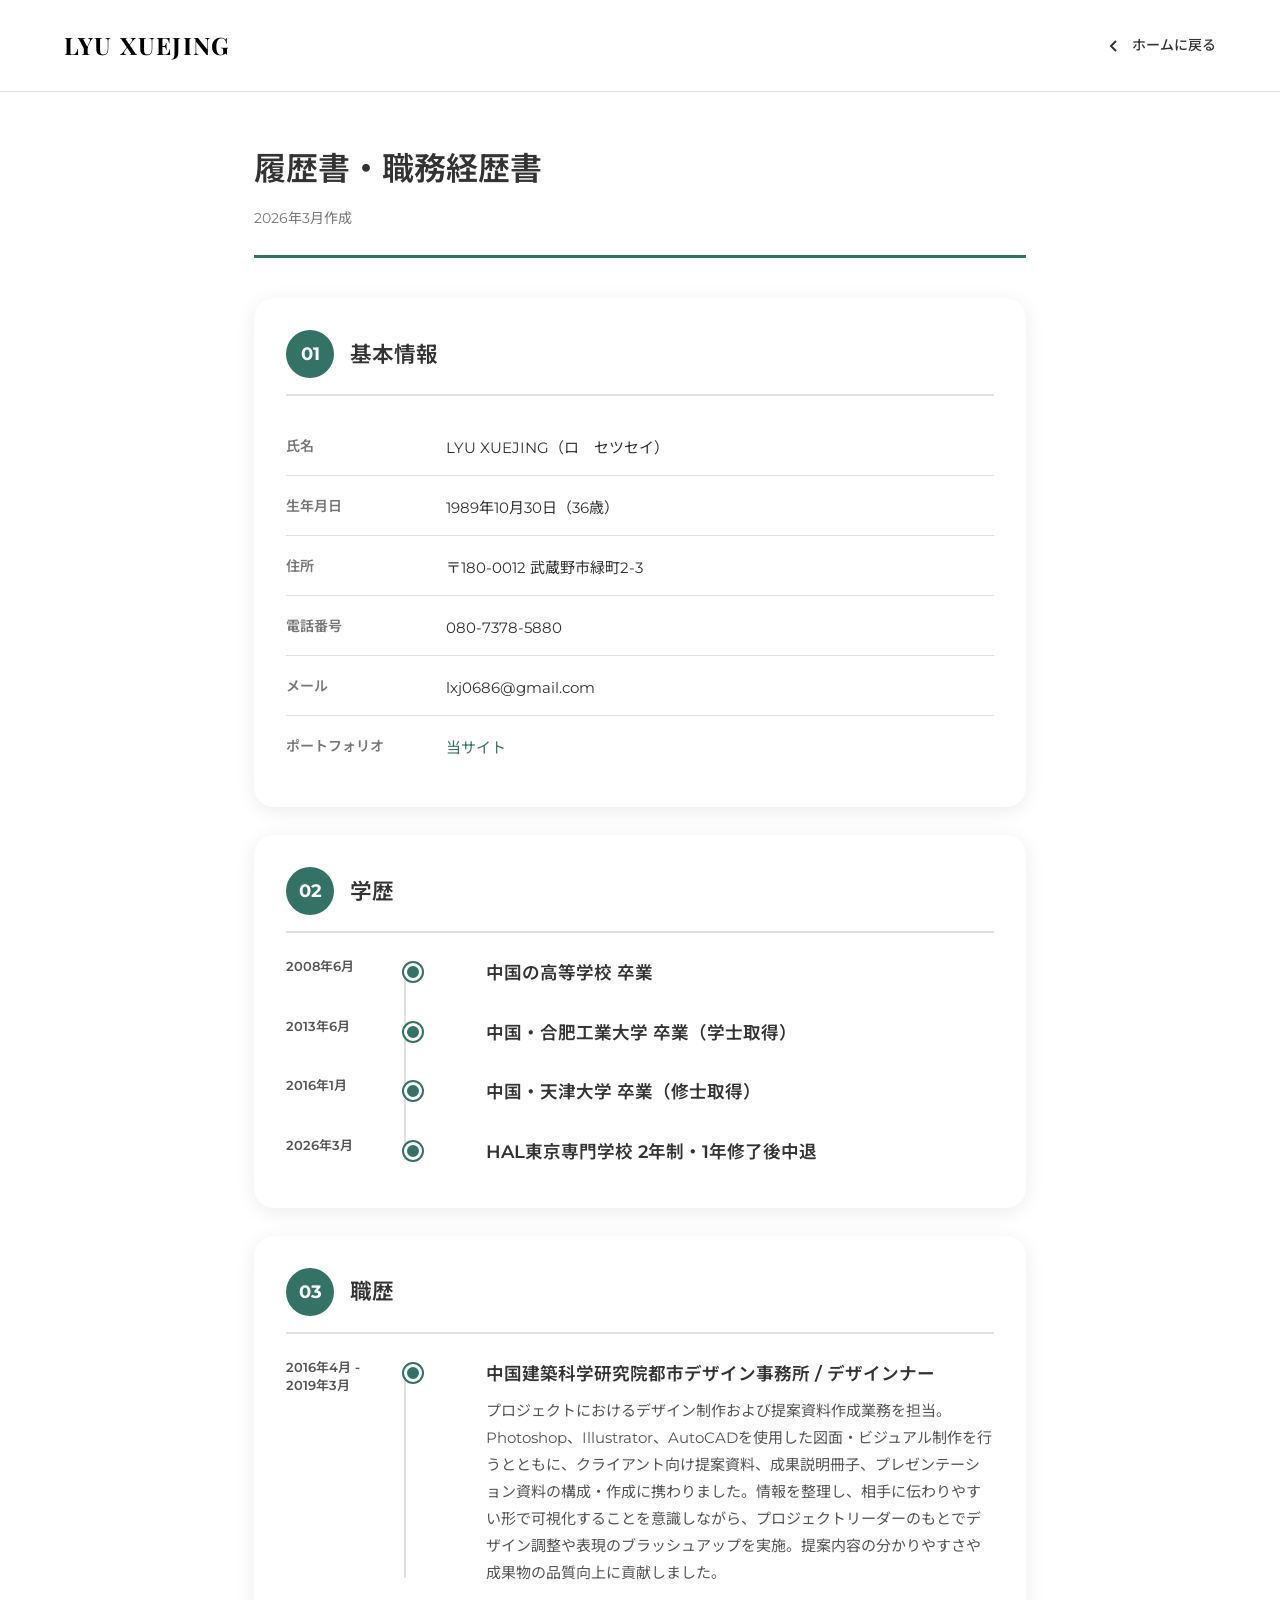
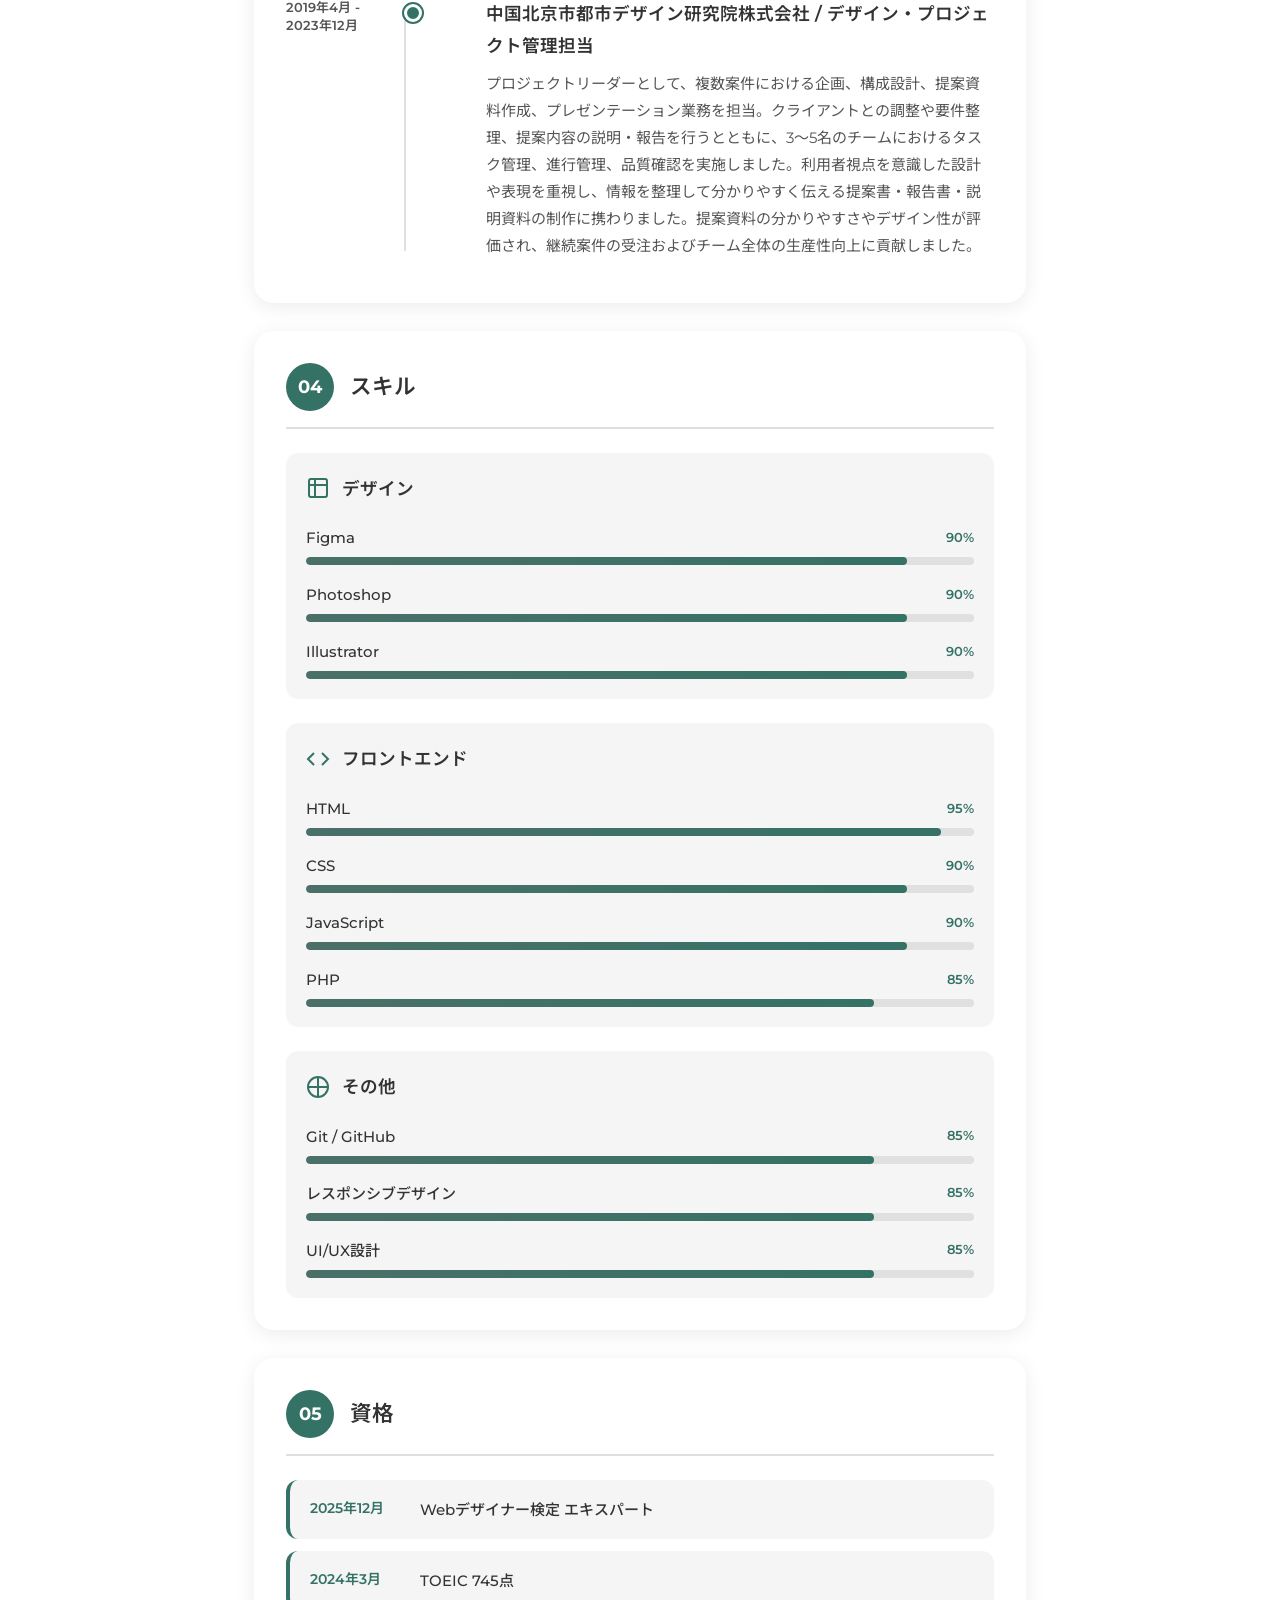
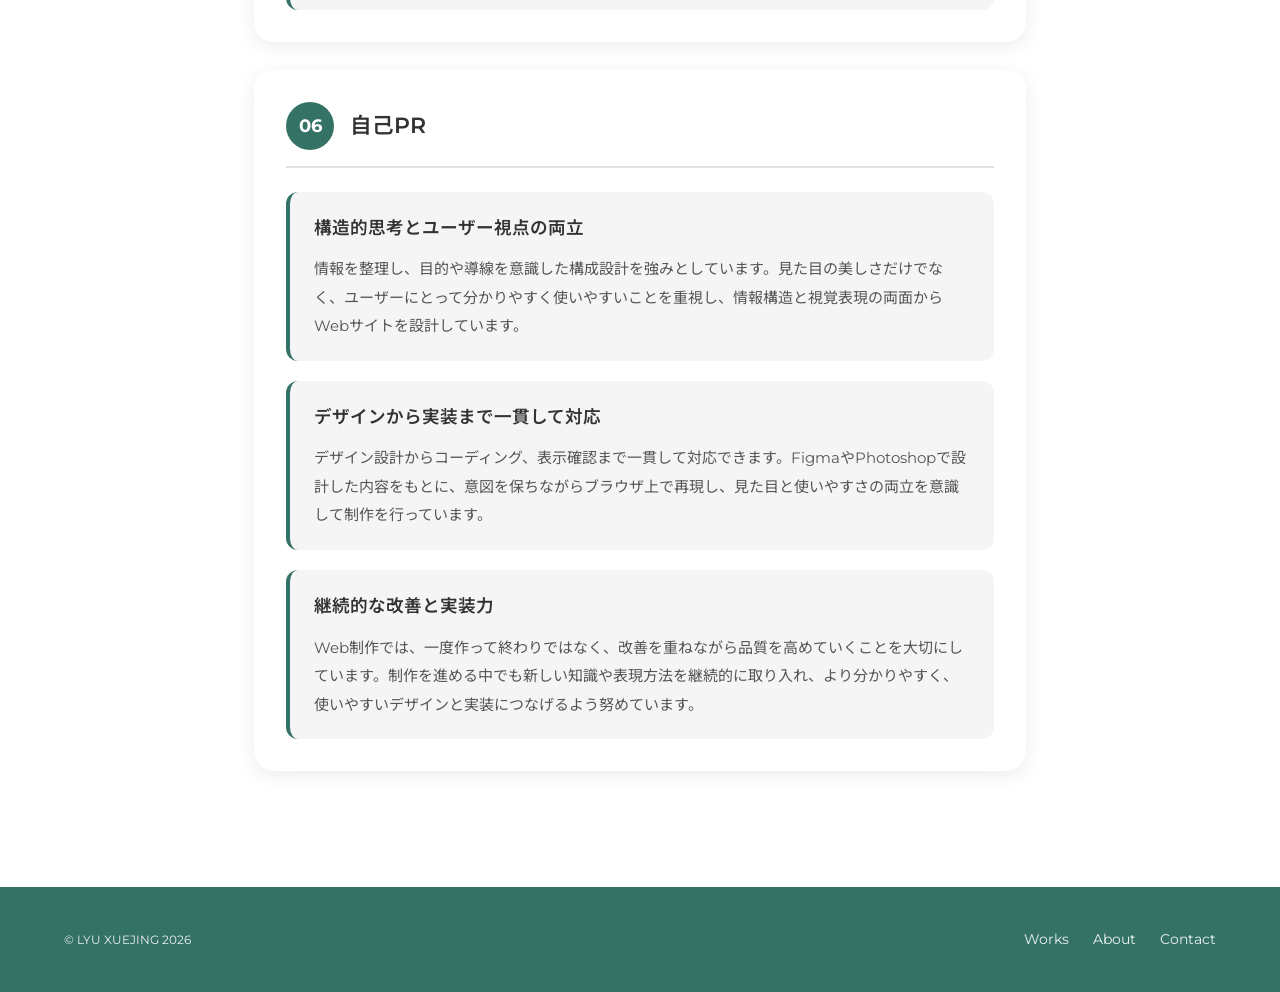
==== resume.html @ 151a85df "Add files via upload" ====
<!DOCTYPE html>
<html lang="ja">
<head>
  <meta charset="UTF-8" />
  <meta name="viewport" content="width=device-width, initial-scale=1" />
  <title>履歴書・職務経歴書 | LYU XUEJING Portfolio</title>
  <meta name="description" content="Webデザイナー LYU XUEJING の履歴書・職務経歴書" />
  <link rel="preconnect" href="https://fonts.googleapis.com">
  <link rel="preconnect" href="https://fonts.gstatic.com" crossorigin>
  <link href="https://fonts.googleapis.com/css2?family=Montserrat:wght@400;500;600;700&family=Noto+Sans+JP:wght@400;500;700&family=Playfair+Display:wght@600;700&display=swap" rel="stylesheet">
  <link rel="stylesheet" href="resume.css" />
</head>
<body>

  <!-- ヘッダー：トップページと統一 -->
  <header class="resume-header-bar" role="banner">
    <div class="resume-header-inner">
      <a class="resume-logo" href="index.html#top" aria-label="ホームに戻る">LYU XUEJING</a>
      <nav class="resume-nav" role="navigation">
        <a href="index.html" class="resume-back-link">
          <svg width="20" height="20" viewBox="0 0 20 20" fill="none" stroke="currentColor" stroke-width="2">
            <polyline points="12 5 7 10 12 15"></polyline>
          </svg>
          <span>ホームに戻る</span>
        </a>
      </nav>
    </div>
  </header>

  <main class="resume-main">
    <div class="resume-container">

      <section class="resume-header">
        <div class="resume-header__content">
          <div class="resume-title">
            <h1>履歴書・職務経歴書</h1>
            <p class="resume-date">2026年3月作成</p>
          </div>
        </div>
      </section>

      <section class="resume-section">
        <h2 class="section-title">
          <span class="title-number">01</span>
          基本情報
        </h2>
        <div class="info-grid">
          <div class="info-row">
            <div class="info-label">氏名</div>
            <div class="info-value">LYU XUEJING（ロ　セツセイ）</div>
          </div>
          <div class="info-row">
            <div class="info-label">生年月日</div>
            <div class="info-value">1989年10月30日（36歳）</div>
          </div>
          <div class="info-row">
            <div class="info-label">住所</div>
            <div class="info-value">〒180-0012  武蔵野市緑町2-3</div>
          </div>
          <div class="info-row">
            <div class="info-label">電話番号</div>
            <div class="info-value">080-7378-5880</div>
          </div>
          <div class="info-row">
            <div class="info-label">メール</div>
            <div class="info-value">lxj0686@gmail.com</div>
          </div>
          
          <div class="info-row">
            <div class="info-label">ポートフォリオ</div>
            <div class="info-value">
              <a href="index.html" target="_blank" rel="noopener">当サイト</a>
            </div>
          </div>
        </div>
      </section>

      <section class="resume-section">
        <h2 class="section-title">
          <span class="title-number">02</span>
          学歴
        </h2>
        <div class="timeline">
          <div class="timeline-item">
            <div class="timeline-date">2008年6月</div>
            <div class="timeline-content">
              <h3>中国の高等学校 卒業</h3>
            </div>
          </div>
          <div class="timeline-item">
            <div class="timeline-date">2013年6月</div>
            <div class="timeline-content">
              <h3>中国・合肥工業大学 卒業（学士取得）</h3>
            </div>
          </div>
          <div class="timeline-item">
            <div class="timeline-date">2016年1月</div>
            <div class="timeline-content">
              <h3>中国・天津大学 卒業（修士取得）</h3>
            </div>
          </div>
          <div class="timeline-item">
            <div class="timeline-date">2026年3月</div>
            <div class="timeline-content">
              <h3>HAL東京専門学校 2年制・1年修了後中退</h3>
            </div>
          </div>
        </div>
      </section>

      <section class="resume-section">
        <h2 class="section-title">
          <span class="title-number">03</span>
          職歴
        </h2>
        <div class="timeline">
          <div class="timeline-item">
            <div class="timeline-date">2016年4月 - 2019年3月</div>
            <div class="timeline-content">
              <h3>中国建築科学研究院都市デザイン事務所 / デザインナー</h3>
              <p class="timeline-description">
                プロジェクトにおけるデザイン制作および提案資料作成業務を担当。Photoshop、Illustrator、AutoCADを使用した図面・ビジュアル制作を行うとともに、クライアント向け提案資料、成果説明冊子、プレゼンテーション資料の構成・作成に携わりました。情報を整理し、相手に伝わりやすい形で可視化することを意識しながら、プロジェクトリーダーのもとでデザイン調整や表現のブラッシュアップを実施。提案内容の分かりやすさや成果物の品質向上に貢献しました。
              </p>
            </div>
          </div>
        </div>
        <div class="timeline">
          <div class="timeline-item">
            <div class="timeline-date">2019年4月 - 2023年12月</div>
            <div class="timeline-content">
              <h3>中国北京市都市デザイン研究院株式会社 / デザイン・プロジェクト管理担当</h3>
              <p class="timeline-description">
                プロジェクトリーダーとして、複数案件における企画、構成設計、提案資料作成、プレゼンテーション業務を担当。クライアントとの調整や要件整理、提案内容の説明・報告を行うとともに、3〜5名のチームにおけるタスク管理、進行管理、品質確認を実施しました。利用者視点を意識した設計や表現を重視し、情報を整理して分かりやすく伝える提案書・報告書・説明資料の制作に携わりました。提案資料の分かりやすさやデザイン性が評価され、継続案件の受注およびチーム全体の生産性向上に貢献しました。
              </p>
            </div>
          </div>
        </div>
      </section>

      <section class="resume-section">
        <h2 class="section-title">
          <span class="title-number">04</span>
          スキル
        </h2>
        <div class="skills-container">
          <div class="skill-category">
            <h3 class="skill-category-title">
              <svg width="24" height="24" viewBox="0 0 24 24" fill="none" stroke="currentColor" stroke-width="2">
                <rect x="3" y="3" width="18" height="18" rx="2"/>
                <path d="M3 9h18M9 3v18"/>
              </svg>
              デザイン
            </h3>
            <div class="skill-list">
              <div class="skill-item">
                <div class="skill-header">
                  <span class="skill-name">Figma</span>
                  <span class="skill-level">90%</span>
                </div>
                <div class="skill-bar"><div class="skill-progress" style="width:90%"></div></div>
              </div>
              <div class="skill-item">
                <div class="skill-header">
                  <span class="skill-name">Photoshop</span>
                  <span class="skill-level">90%</span>
                </div>
                <div class="skill-bar"><div class="skill-progress" style="width:90%"></div></div>
              </div>
              <div class="skill-item">
                <div class="skill-header">
                  <span class="skill-name">Illustrator</span>
                  <span class="skill-level">90%</span>
                </div>
                <div class="skill-bar"><div class="skill-progress" style="width:90%"></div></div>
              </div>
            </div>
          </div>
          <div class="skill-category">
            <h3 class="skill-category-title">
              <svg width="24" height="24" viewBox="0 0 24 24" fill="none" stroke="currentColor" stroke-width="2">
                <path d="M16 18l6-6-6-6M8 6l-6 6 6 6"/>
              </svg>
              フロントエンド
            </h3>
            <div class="skill-list">
              <div class="skill-item">
                <div class="skill-header">
                  <span class="skill-name">HTML</span>
                  <span class="skill-level">95%</span>
                </div>
                <div class="skill-bar"><div class="skill-progress" style="width:95%"></div></div>
              </div>
              <div class="skill-item">
                <div class="skill-header">
                  <span class="skill-name">CSS</span>
                  <span class="skill-level">90%</span>
                </div>
                <div class="skill-bar"><div class="skill-progress" style="width:90%"></div></div>
              </div>
              <div class="skill-item">
                <div class="skill-header">
                  <span class="skill-name">JavaScript</span>
                  <span class="skill-level">90%</span>
                </div>
                <div class="skill-bar"><div class="skill-progress" style="width:90%"></div></div>
              </div>
              <div class="skill-item">
                <div class="skill-header">
                  <span class="skill-name">PHP</span>
                  <span class="skill-level">85%</span>
                </div>
                <div class="skill-bar"><div class="skill-progress" style="width:85%"></div></div>
              </div>
            </div>
          </div>
          <div class="skill-category">
            <h3 class="skill-category-title">
              <svg width="24" height="24" viewBox="0 0 24 24" fill="none" stroke="currentColor" stroke-width="2">
                <circle cx="12" cy="12" r="10"/>
                <path d="M12 2v20M2 12h20"/>
              </svg>
              その他
            </h3>
            <div class="skill-list">
              <div class="skill-item">
                <div class="skill-header">
                  <span class="skill-name">Git / GitHub</span>
                  <span class="skill-level">85%</span>
                </div>
                <div class="skill-bar"><div class="skill-progress" style="width:85%"></div></div>
              </div>
              <div class="skill-item">
                <div class="skill-header">
                  <span class="skill-name">レスポンシブデザイン</span>
                  <span class="skill-level">85%</span>
                </div>
                <div class="skill-bar"><div class="skill-progress" style="width:85%"></div></div>
              </div>
              <div class="skill-item">
                <div class="skill-header">
                  <span class="skill-name">UI/UX設計</span>
                  <span class="skill-level">85%</span>
                </div>
                <div class="skill-bar"><div class="skill-progress" style="width:85%"></div></div>
              </div>
            </div>
          </div>
        </div>
      </section>

      <section class="resume-section">
        <h2 class="section-title">
          <span class="title-number">05</span>
          資格
        </h2>
        <div class="cert-list">
          <div class="cert-item">
            <div class="cert-date">2025年12月</div>
            <div class="cert-name">Webデザイナー検定 エキスパート</div>
          </div>
          <div class="cert-item">
            <div class="cert-date">2024年3月</div>
            <div class="cert-name">TOEIC 745点</div>
          </div>
        </div>
      </section>

      <section class="resume-section">
        <h2 class="section-title">
          <span class="title-number">06</span>
          自己PR
        </h2>
        <div class="pr-content">
          <div class="pr-block">
            <h3 class="pr-title">構造的思考とユーザー視点の両立</h3>
            <p class="pr-text">
              情報を整理し、目的や導線を意識した構成設計を強みとしています。見た目の美しさだけでなく、ユーザーにとって分かりやすく使いやすいことを重視し、情報構造と視覚表現の両面からWebサイトを設計しています。
            </p>
          </div>
          <div class="pr-block">
            <h3 class="pr-title">デザインから実装まで一貫して対応</h3>
            <p class="pr-text">
              デザイン設計からコーディング、表示確認まで一貫して対応できます。FigmaやPhotoshopで設計した内容をもとに、意図を保ちながらブラウザ上で再現し、見た目と使いやすさの両立を意識して制作を行っています。
            </p>
          </div>
          <div class="pr-block">
            <h3 class="pr-title">継続的な改善と実装力</h3>
            <p class="pr-text">
              Web制作では、一度作って終わりではなく、改善を重ねながら品質を高めていくことを大切にしています。制作を進める中でも新しい知識や表現方法を継続的に取り入れ、より分かりやすく、使いやすいデザインと実装につなげるよう努めています。
            </p>
          </div>
        </div>
      </section>

    </div>
  </main>

  <footer class="resume-footer" role="contentinfo">
    <div class="resume-footer-inner">
      <p class="resume-footer-copy">© LYU XUEJING 2026</p>
      <nav class="resume-footer-nav">
        <a href="index.html#works">Works</a>
        <a href="index.html#about">About</a>
        <a href="index.html#contact">Contact</a>
      </nav>
    </div>
  </footer>

</body>
</html>
---- resume.css ----
@charset "UTF-8";

/* ==========================================================================
   履歴書ページ - トップページ（index.html）とスタイルを統一
   ========================================================================== */

/* トップページと同じカラー・フォント */
:root {
  --resume-primary: #357266;
  --resume-primary-dark: #2d5d52;
  --resume-primary-light: #4A7068;
  --resume-text: #333;
  --resume-text-light: #555;
  --resume-text-lighter: #777;
  --resume-bg: #fff;
  --resume-bg-alt: #f5f5f5;
  --resume-border: #e0e0e0;
  --resume-radius: 12px;
  --resume-radius-lg: 20px;
  --resume-shadow: 0 4px 20px rgba(0, 0, 0, 0.08);
  --resume-shadow-sm: 0 2px 10px rgba(0, 0, 0, 0.06);
}

/* --------------------------------------------------------------------------
   ベース・ヘッダー
   -------------------------------------------------------------------------- */
* {
  box-sizing: border-box;
}

body {
  font-family: 'Montserrat', 'Noto Sans JP', sans-serif;
  color: var(--resume-text);
  line-height: 1.8;
  background-color: var(--resume-bg);
  margin: 0;
  padding: 0;
}

a {
  text-decoration: none;
  color: inherit;
  transition: opacity 0.3s ease, color 0.3s ease;
}

a:hover {
  opacity: 0.85;
}

/* ヘッダー：index の .header に合わせた配置 */
.resume-header-bar {
  position: sticky;
  top: 0;
  z-index: 1000;
  padding: 24px 0;
  background-color: var(--resume-bg);
  border-bottom: 1px solid var(--resume-border);
}

.resume-header-inner {
  max-width: 100%;
  padding-left: 5%;
  padding-right: 5%;
  margin: 0 auto;
  display: flex;
  justify-content: space-between;
  align-items: center;
}

.resume-logo {
  font-family: 'Playfair Display', 'Times New Roman', serif;
  font-size: 24px;
  font-weight: 700;
  letter-spacing: 0.05em;
  color: #000;
}

.resume-logo:hover {
  color: var(--resume-text);
}

.resume-nav {
  display: flex;
  align-items: center;
}

.resume-back-link {
  display: inline-flex;
  align-items: center;
  gap: 8px;
  font-size: 14px;
  font-weight: 500;
  color: var(--resume-text);
}

.resume-back-link:hover {
  color: var(--resume-primary);
}

.resume-back-link svg {
  flex-shrink: 0;
}

/* --------------------------------------------------------------------------
   メイン・コンテナ
   -------------------------------------------------------------------------- */
.resume-main {
  min-height: 60vh;
  padding: 48px 0 64px;
}

.resume-container {
  max-width: 900px;
  margin: 0 auto;
  padding: 0 5%;
}

/* --------------------------------------------------------------------------
   履歴書ヘッダー（タイトル・PDFボタン）
   -------------------------------------------------------------------------- */
.resume-header {
  margin-bottom: 40px;
}

.resume-header__content {
  display: flex;
  justify-content: space-between;
  align-items: flex-end;
  flex-wrap: wrap;
  gap: 20px;
  padding-bottom: 24px;
  border-bottom: 3px solid var(--resume-primary);
}

.resume-title h1 {
  font-size: clamp(1.75rem, 4vw, 2rem);
  font-weight: 600;
  color: var(--resume-text);
  margin: 0 0 8px 0;
}

.resume-date {
  font-size: 14px;
  color: var(--resume-text-lighter);
  margin: 0;
}

/* --------------------------------------------------------------------------
   セクション共通
   -------------------------------------------------------------------------- */
.resume-section {
  background: var(--resume-bg);
  padding: 32px;
  margin-bottom: 28px;
  border-radius: var(--resume-radius-lg);
  box-shadow: var(--resume-shadow);
}

.section-title {
  display: flex;
  align-items: center;
  gap: 16px;
  font-size: 1.35rem;
  font-weight: 600;
  color: var(--resume-text);
  margin: 0 0 24px 0;
  padding-bottom: 16px;
  border-bottom: 2px solid var(--resume-border);
}

.title-number {
  display: inline-flex;
  align-items: center;
  justify-content: center;
  width: 48px;
  height: 48px;
  background-color: var(--resume-primary);
  color: #fff;
  font-size: 1.1rem;
  font-weight: 700;
  border-radius: 50%;
  flex-shrink: 0;
}

/* --------------------------------------------------------------------------
   基本情報グリッド
   -------------------------------------------------------------------------- */
.info-grid {
  display: grid;
  gap: 4px;
}

.info-row {
  display: grid;
  grid-template-columns: 140px 1fr;
  gap: 20px;
  padding: 14px 0;
  border-bottom: 1px solid var(--resume-border);
}

.info-row:last-child {
  border-bottom: none;
}

.info-label {
  font-size: 14px;
  font-weight: 600;
  color: var(--resume-text-lighter);
}

.info-value {
  font-size: 15px;
  color: var(--resume-text);
}

.info-value a {
  color: var(--resume-primary);
}

.info-value a:hover {
  color: var(--resume-primary-dark);
  text-decoration: underline;
}

/* --------------------------------------------------------------------------
   タイムライン（学歴・職歴）
   -------------------------------------------------------------------------- */
.timeline {
  position: relative;
  padding-left: 200px;
}

.timeline::before {
  content: '';
  position: absolute;
  left: 118px;
  top: 8px;
  bottom: 8px;
  width: 2px;
  background: var(--resume-border);
}

.timeline-item {
  position: relative;
  margin-bottom: 28px;
}

.timeline-item:last-child {
  margin-bottom: 0;
}

.timeline-item::before {
  content: '';
  position: absolute;
  left: -82px;
  top: 6px;
  width: 12px;
  height: 12px;
  background: var(--resume-primary);
  border: 3px solid var(--resume-bg);
  border-radius: 50%;
  box-shadow: 0 0 0 2px var(--resume-primary);
}

.timeline-date {
  position: absolute;
  left: -200px;
  top: 0;
  width: 100px;
  padding-right: 12px;
  font-size: 13px;
  font-weight: 600;
  color: var(--resume-text-light);
  line-height: 1.4;
}

.timeline-content h3 {
  font-size: 1.1rem;
  font-weight: 600;
  color: var(--resume-text);
  margin: 0 0 8px 0;
}

.timeline-description {
  font-size: 15px;
  line-height: 1.8;
  color: var(--resume-text-light);
  margin: 0 0 12px 0;
}

.timeline-achievements {
  list-style: none;
  margin: 0;
  padding: 0;
}

.timeline-achievements li {
  font-size: 14px;
  color: var(--resume-text-light);
  padding-left: 20px;
  margin-bottom: 6px;
  position: relative;
}

.timeline-achievements li::before {
  content: '✓';
  position: absolute;
  left: 0;
  color: var(--resume-primary);
  font-weight: bold;
}

/* --------------------------------------------------------------------------
   スキル
   -------------------------------------------------------------------------- */
.skills-container {
  display: grid;
  gap: 24px;
}

.skill-category {
  padding: 20px;
  background: var(--resume-bg-alt);
  border-radius: var(--resume-radius);
}

.skill-category-title {
  display: flex;
  align-items: center;
  gap: 12px;
  font-size: 1.1rem;
  font-weight: 600;
  color: var(--resume-text);
  margin: 0 0 20px 0;
}

.skill-category-title svg {
  color: var(--resume-primary);
  flex-shrink: 0;
}

.skill-list {
  display: grid;
  gap: 16px;
}

.skill-header {
  display: flex;
  justify-content: space-between;
  align-items: center;
  margin-bottom: 6px;
}

.skill-name {
  font-size: 15px;
  font-weight: 500;
  color: var(--resume-text);
}

.skill-level {
  font-size: 13px;
  font-weight: 600;
  color: var(--resume-primary);
}

.skill-bar {
  height: 8px;
  background: var(--resume-border);
  border-radius: 50px;
  overflow: hidden;
}

.skill-progress {
  height: 100%;
  background: linear-gradient(90deg, var(--resume-primary-light), var(--resume-primary));
  border-radius: 50px;
  transition: width 0.8s ease;
}

/* --------------------------------------------------------------------------
   資格
   -------------------------------------------------------------------------- */
.cert-list {
  display: grid;
  gap: 12px;
}

.cert-item {
  display: flex;
  gap: 20px;
  align-items: center;
  padding: 16px 20px;
  background: var(--resume-bg-alt);
  border-radius: var(--resume-radius);
  border-left: 4px solid var(--resume-primary);
}

.cert-date {
  font-size: 14px;
  font-weight: 600;
  color: var(--resume-primary);
  min-width: 90px;
  flex-shrink: 0;
}

.cert-name {
  font-size: 15px;
  font-weight: 500;
  color: var(--resume-text);
}

/* --------------------------------------------------------------------------
   自己PR
   -------------------------------------------------------------------------- */
.pr-content {
  display: grid;
  gap: 20px;
}

.pr-block {
  padding: 20px 24px;
  background: var(--resume-bg-alt);
  border-radius: var(--resume-radius);
  border-left: 4px solid var(--resume-primary);
}

.pr-title {
  font-size: 1.1rem;
  font-weight: 600;
  color: var(--resume-text);
  margin: 0 0 12px 0;
}

.pr-text {
  font-size: 15px;
  line-height: 1.9;
  color: var(--resume-text-light);
  margin: 0;
}

/* --------------------------------------------------------------------------
   フッター（index の .site-footer と同色）
   -------------------------------------------------------------------------- */
.resume-footer {
  background-color: var(--resume-primary);
  color: #fff;
  padding: 40px 0;
  margin-top: 24px;
}

.resume-footer-inner {
  max-width: 100%;
  padding: 0 5%;
  margin: 0 auto;
  display: flex;
  justify-content: space-between;
  align-items: center;
  flex-wrap: wrap;
  gap: 16px;
}

.resume-footer-copy {
  font-size: 12px;
  opacity: 0.9;
  margin: 0;
}

.resume-footer-nav {
  display: flex;
  gap: 24px;
}

.resume-footer-nav a {
  color: #fff;
  font-size: 14px;
  opacity: 0.9;
}

.resume-footer-nav a:hover {
  opacity: 1;
  text-decoration: underline;
}

/* --------------------------------------------------------------------------
   レスポンシブ
   -------------------------------------------------------------------------- */
@media (max-width: 768px) {
  .resume-main {
    padding: 32px 0 48px;
  }

  .resume-header__content {
    flex-direction: column;
    align-items: flex-start;
  }

  .resume-section {
    padding: 24px 20px;
  }

  .section-title {
    font-size: 1.15rem;
    flex-wrap: wrap;
  }

  .title-number {
    width: 40px;
    height: 40px;
    font-size: 1rem;
  }

  .info-row {
    grid-template-columns: 1fr;
    gap: 4px;
  }

  .timeline {
    padding-left: 0;
  }

  .timeline::before {
    left: 7px;
  }

  .timeline-item::before {
    left: 0;
  }

  .timeline-date {
    position: static;
    width: auto;
    margin-bottom: 4px;
    font-size: 13px;
  }

  .resume-footer-inner {
    flex-direction: column;
    text-align: center;
  }
}
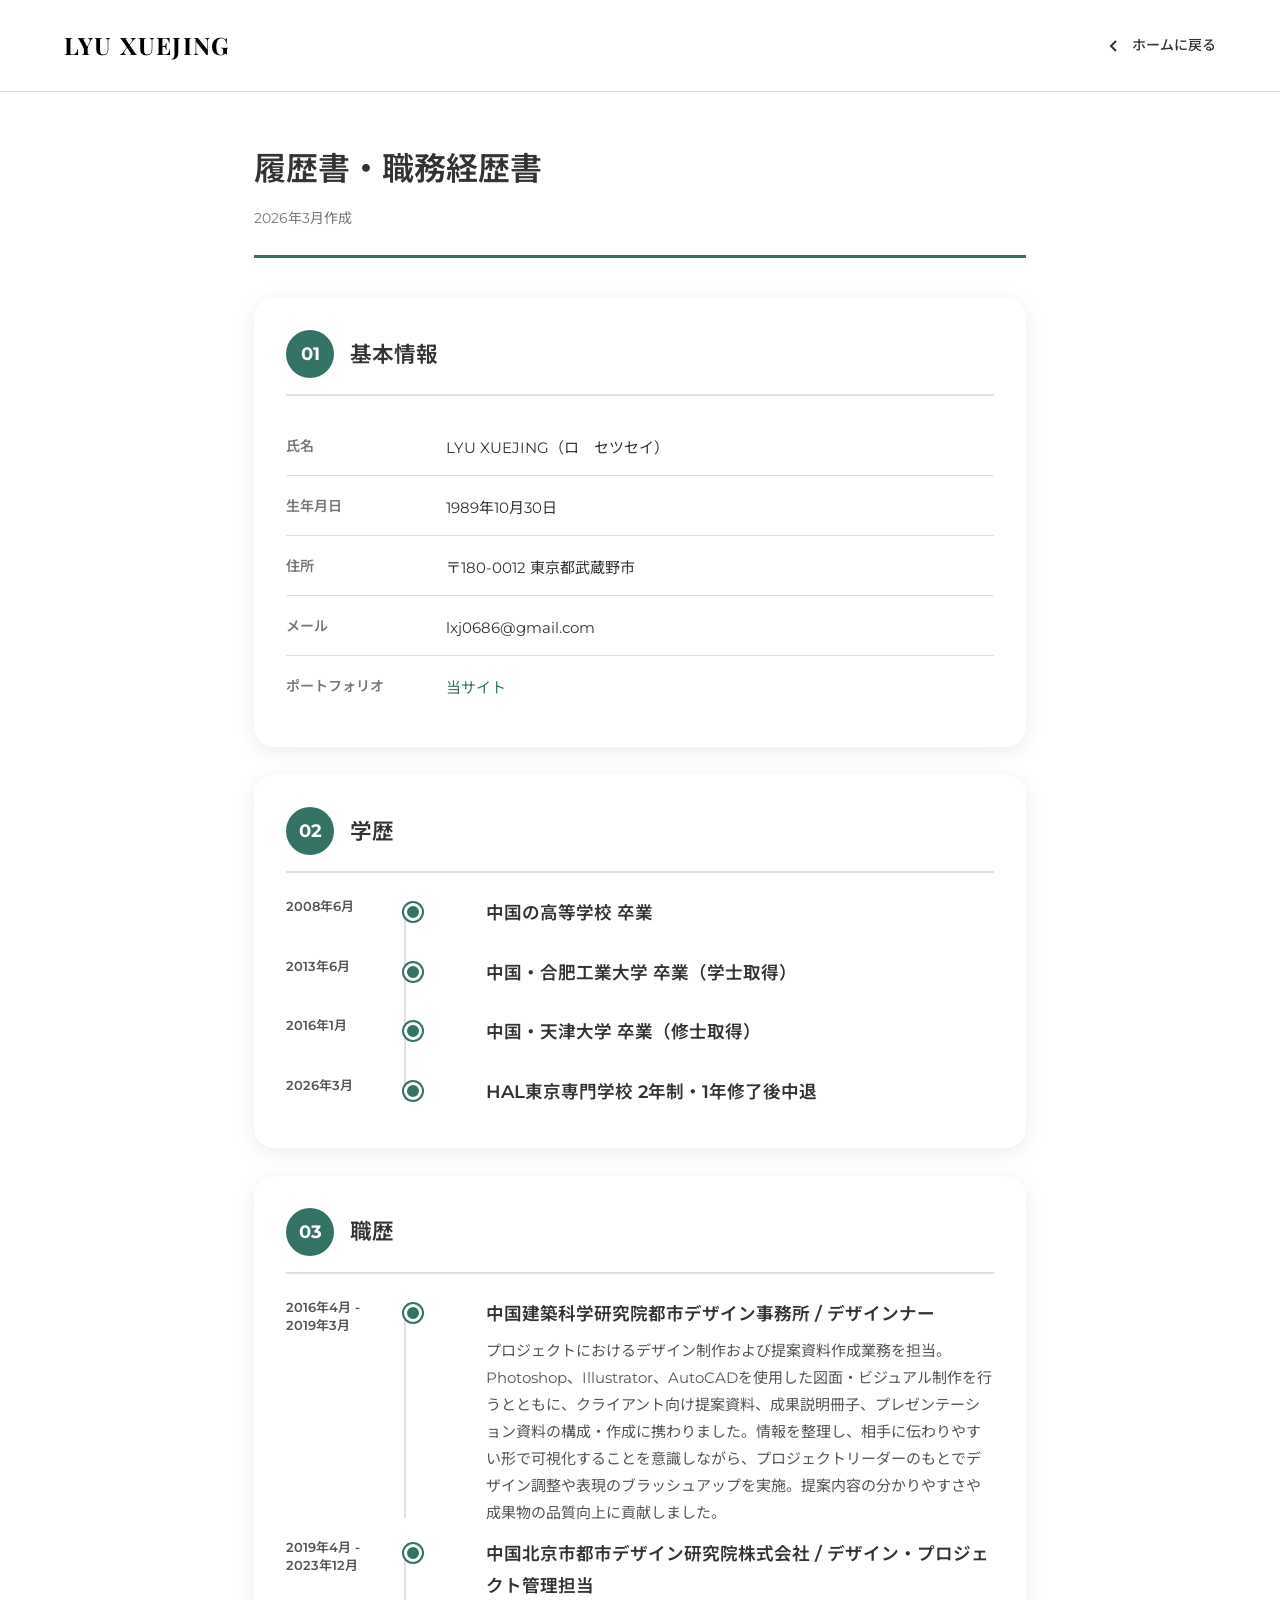
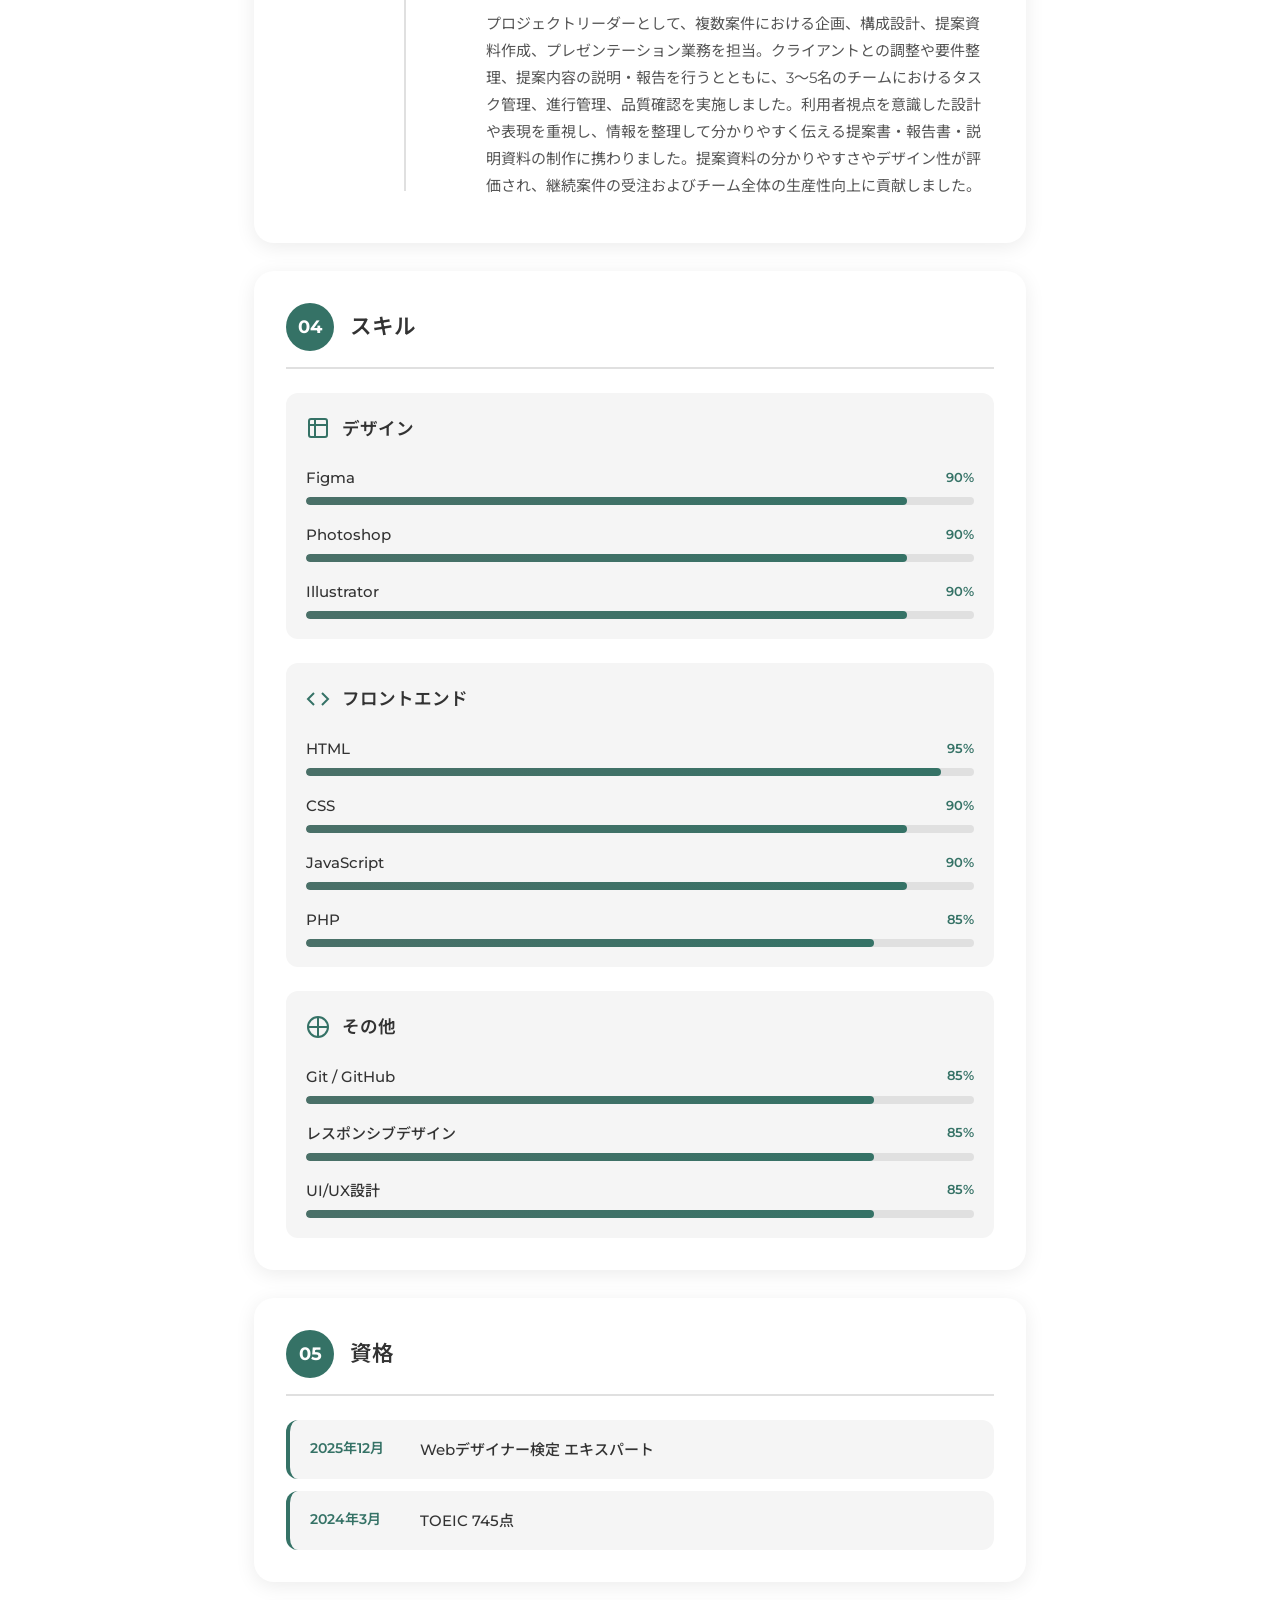
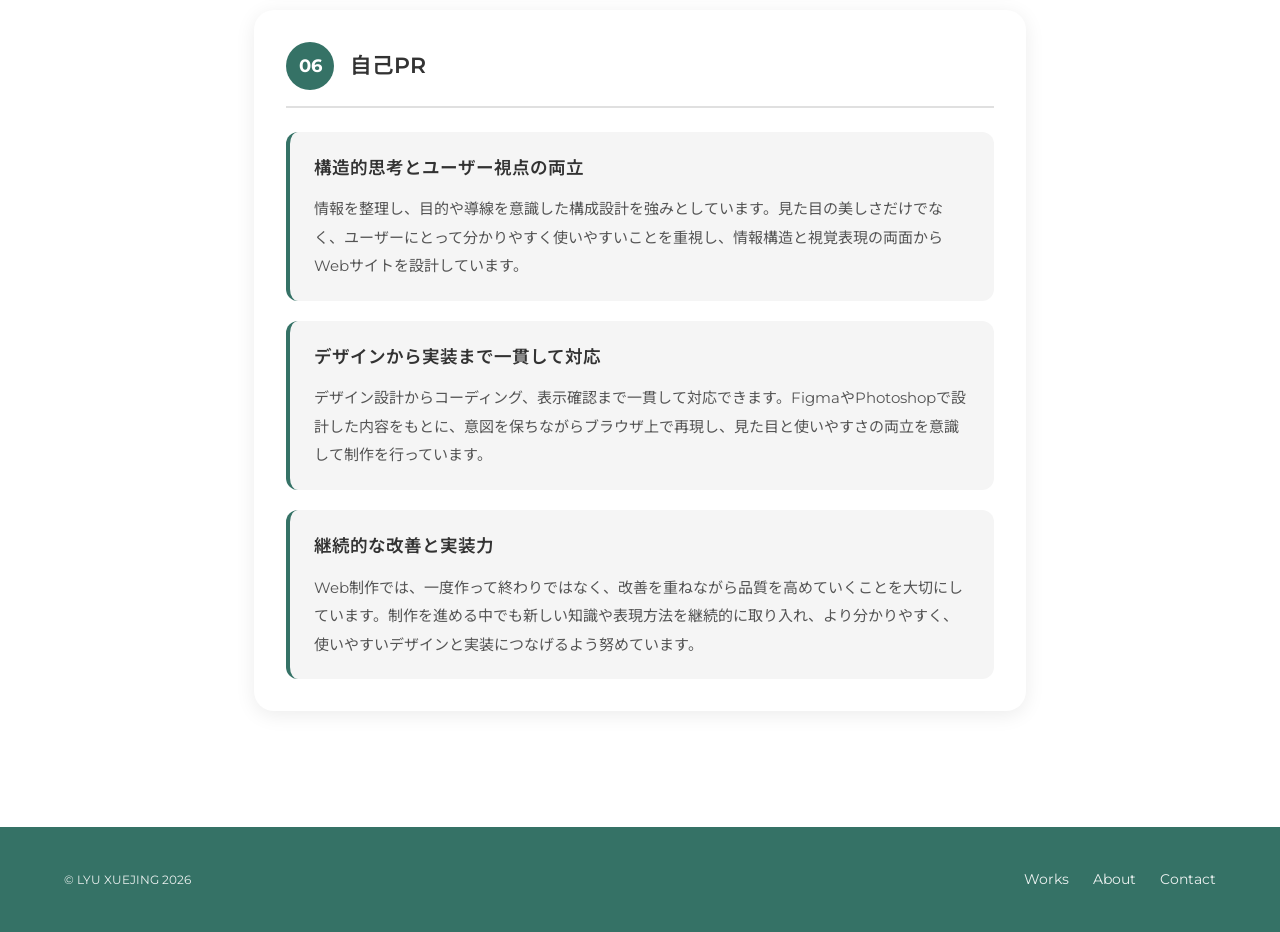
==== commit 5f704cfe: "Add files via upload" ====
--- a/resume.html
+++ b/resume.html
@@ -51,16 +51,13 @@
           </div>
           <div class="info-row">
             <div class="info-label">生年月日</div>
-            <div class="info-value">1989年10月30日（36歳）</div>
+            <div class="info-value">1989年10月30日</div>
           </div>
           <div class="info-row">
             <div class="info-label">住所</div>
-            <div class="info-value">〒180-0012  武蔵野市緑町2-3</div>
-          </div>
-          <div class="info-row">
-            <div class="info-label">電話番号</div>
-            <div class="info-value">080-7378-5880</div>
-          </div>
+            <div class="info-value">〒180-0012  東京都武蔵野市</div>
+          </div>
+          
           <div class="info-row">
             <div class="info-label">メール</div>
             <div class="info-value">lxj0686@gmail.com</div>
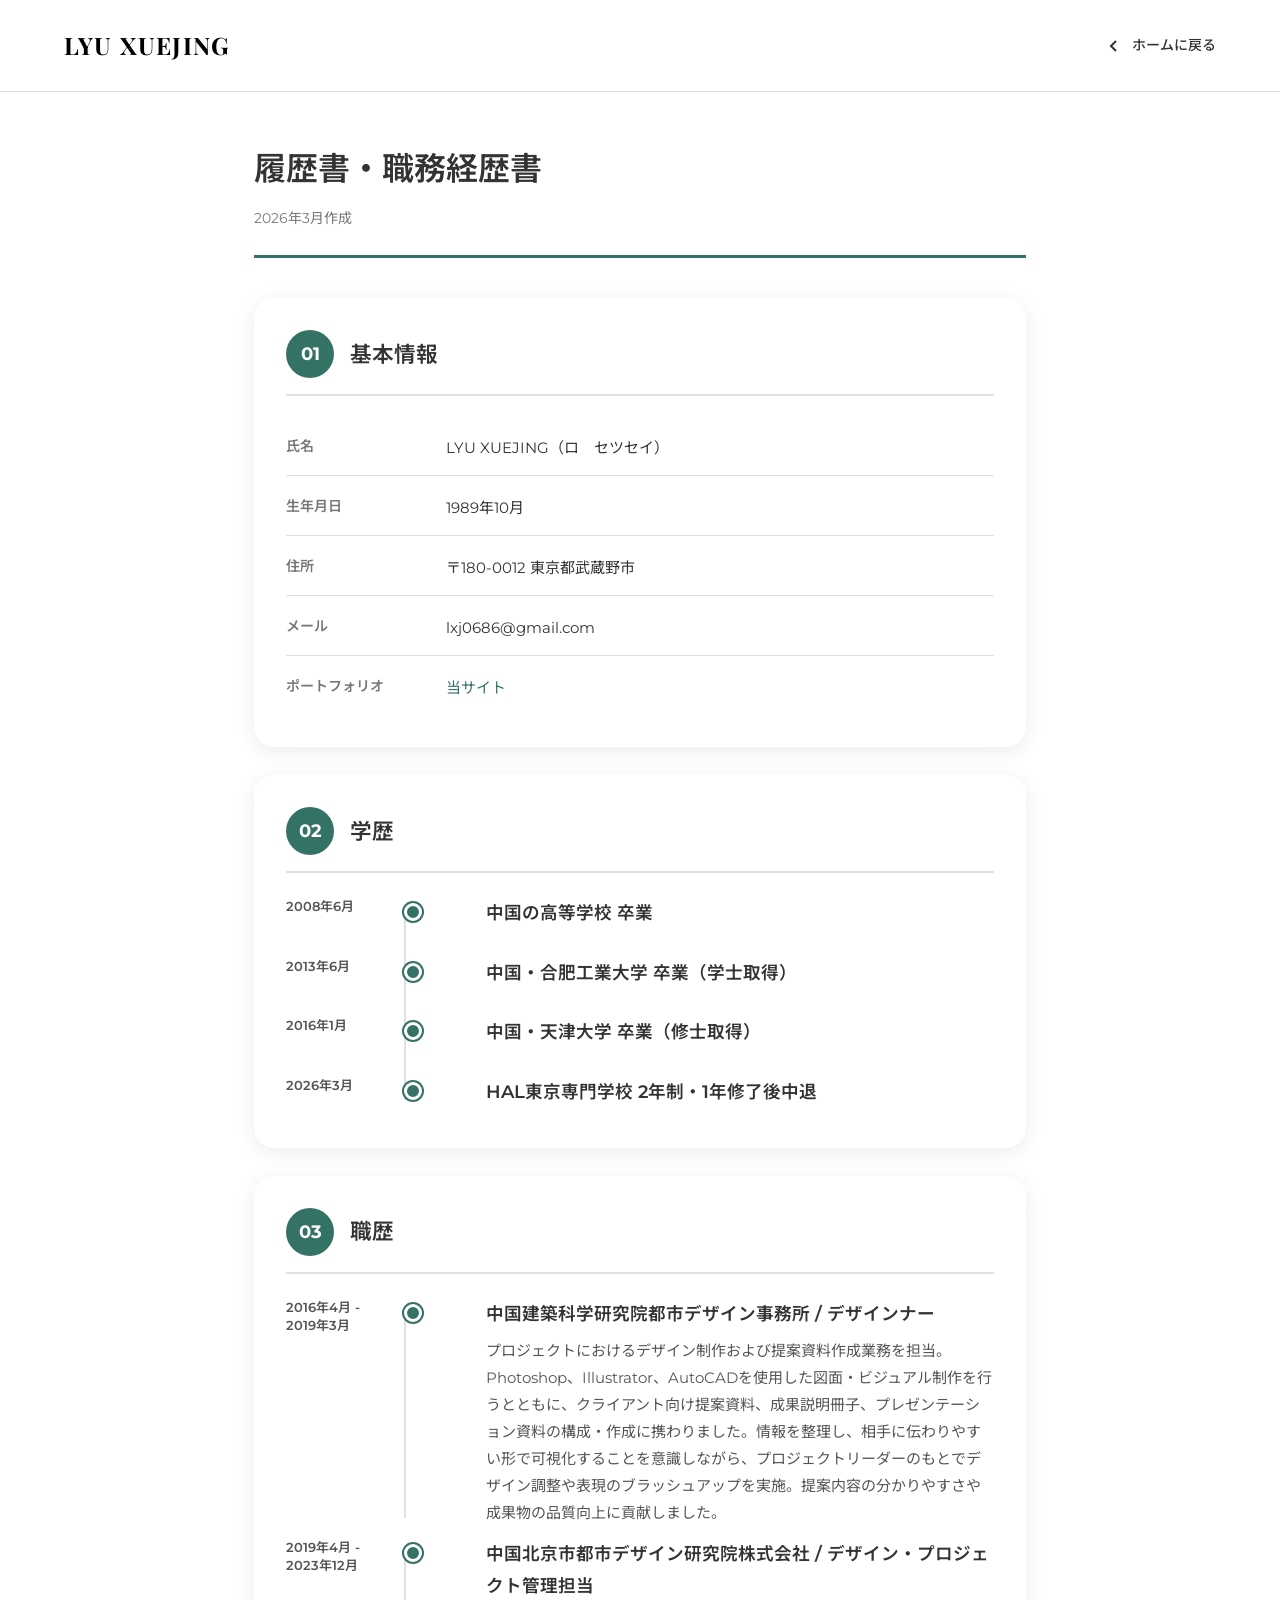
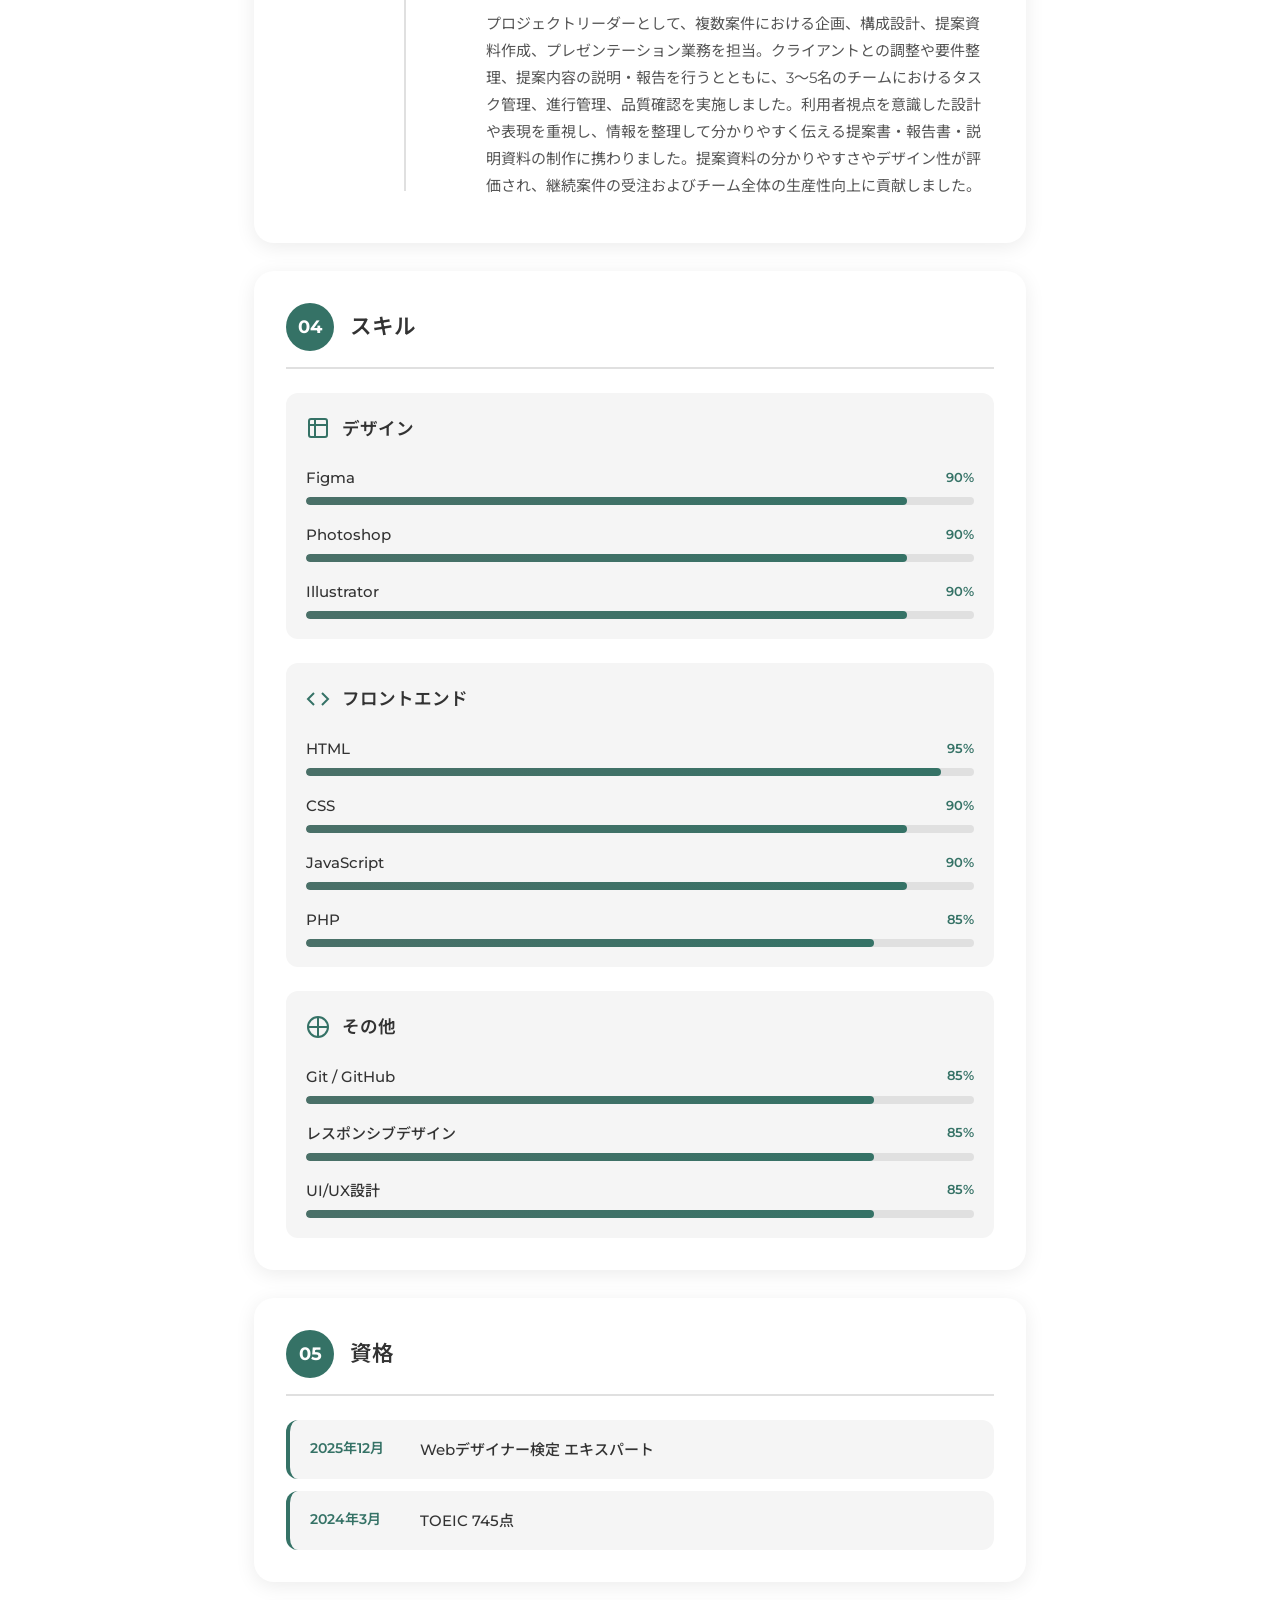
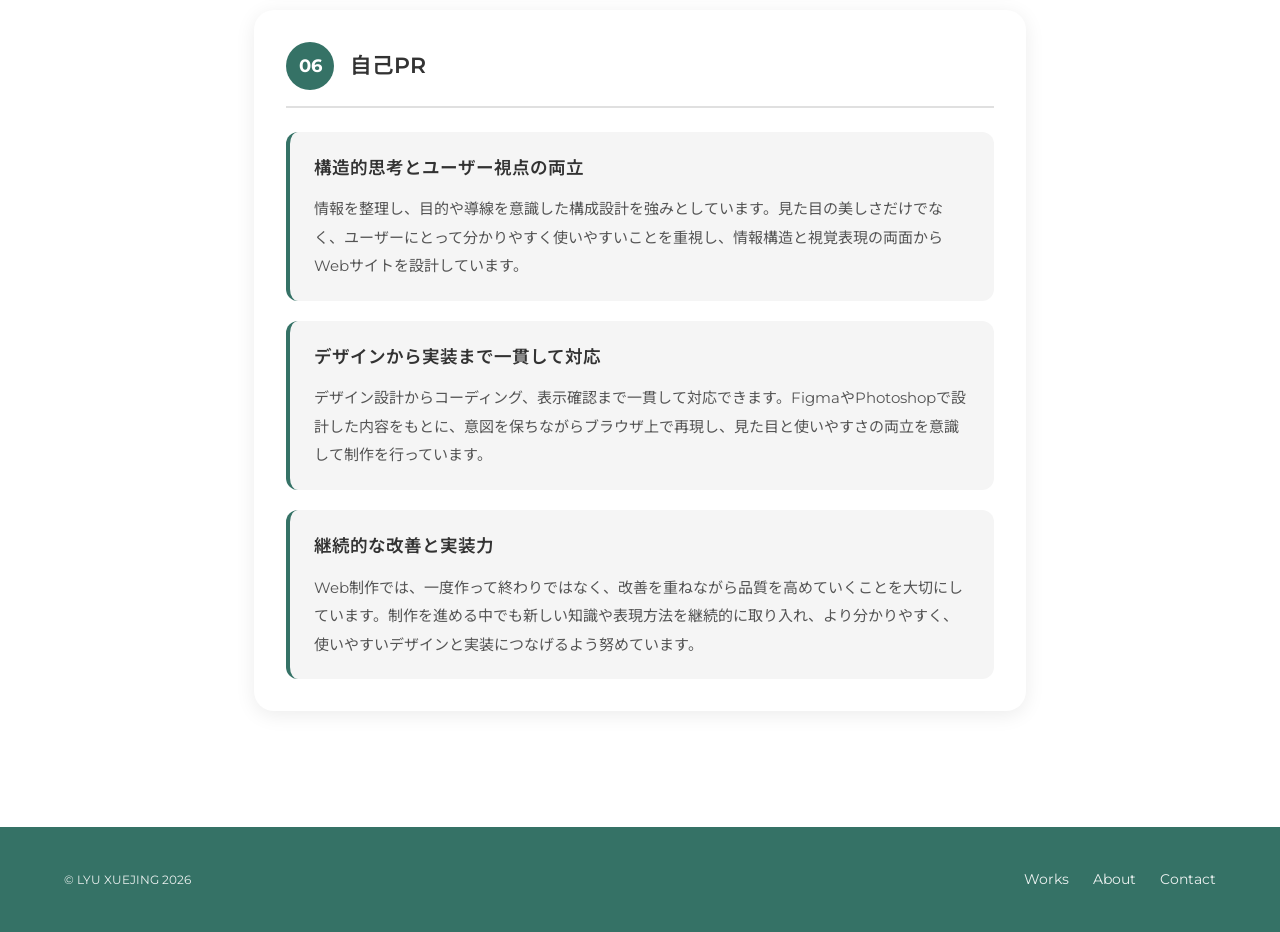
==== commit 88c0cbec: "Update birth date format in resume.html" ====
--- a/resume.html
+++ b/resume.html
@@ -51,7 +51,7 @@
           </div>
           <div class="info-row">
             <div class="info-label">生年月日</div>
-            <div class="info-value">1989年10月30日</div>
+            <div class="info-value">1989年10月</div>
           </div>
           <div class="info-row">
             <div class="info-label">住所</div>
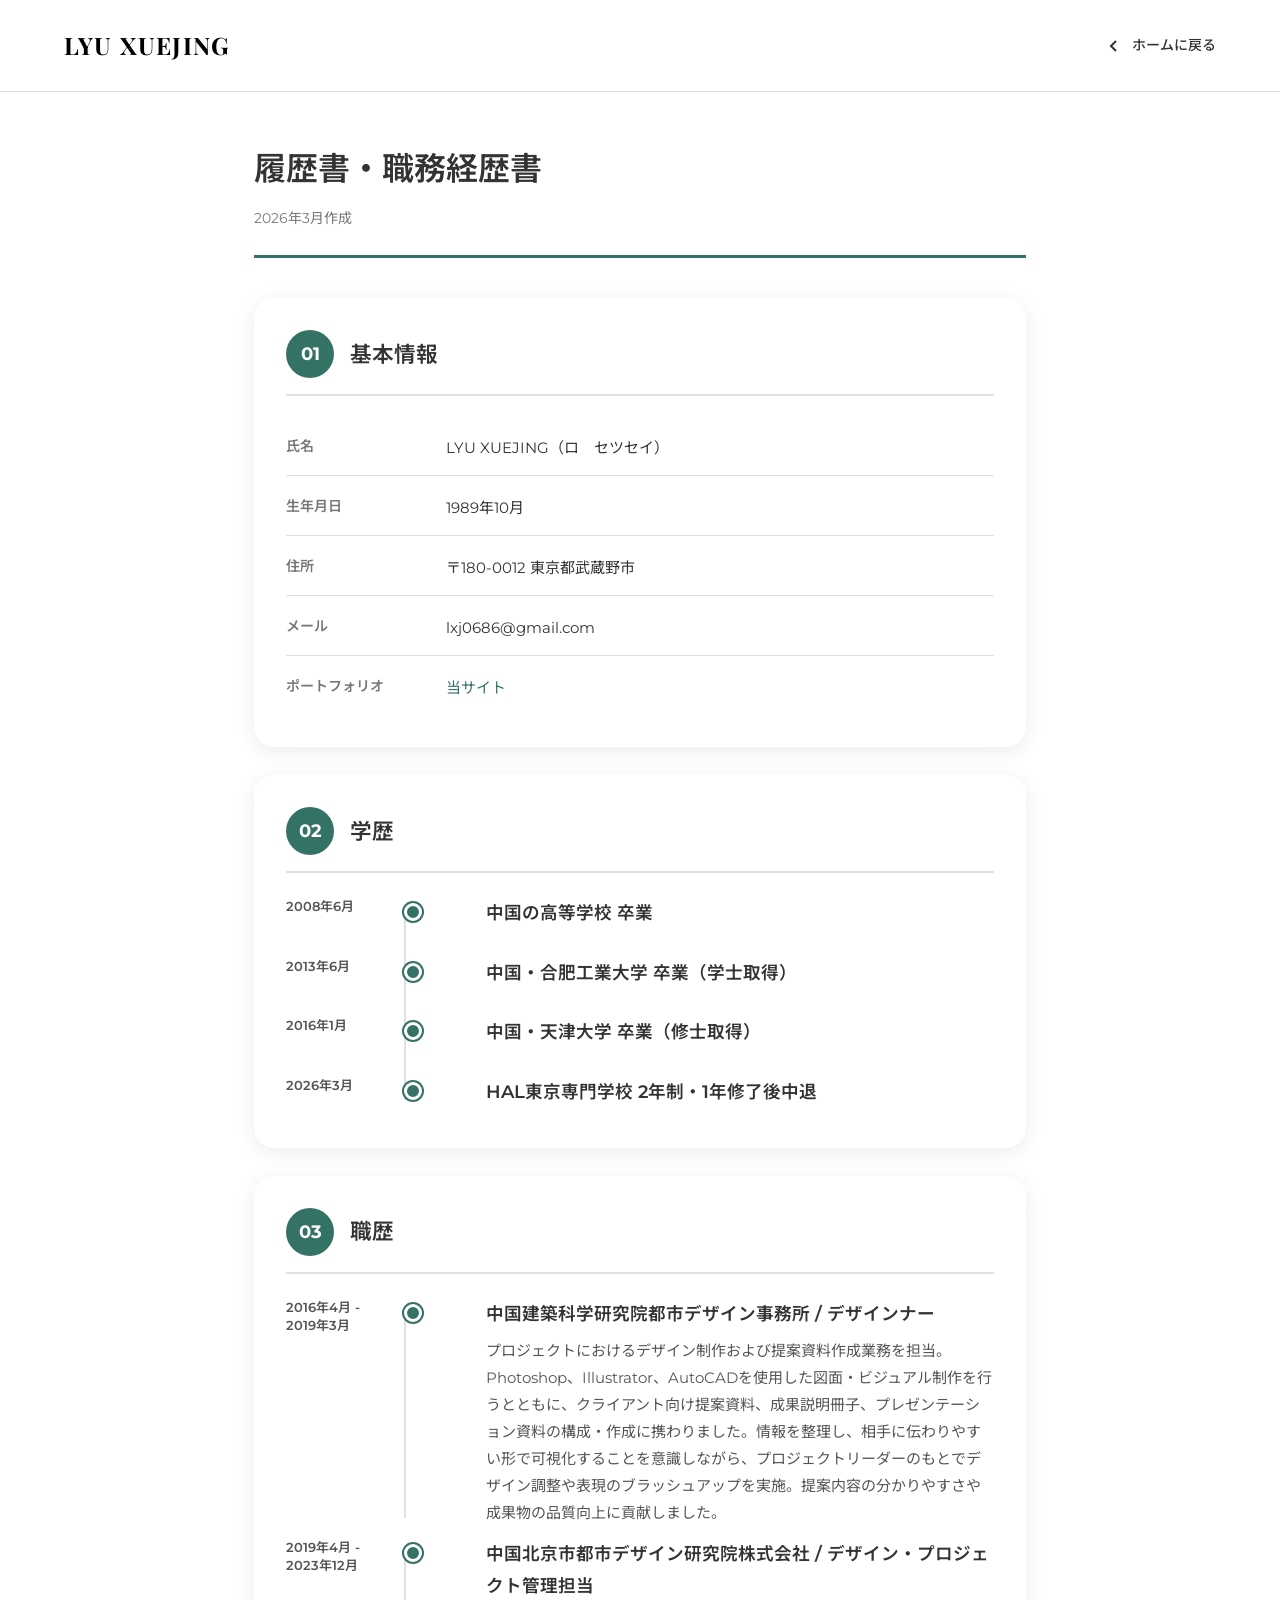
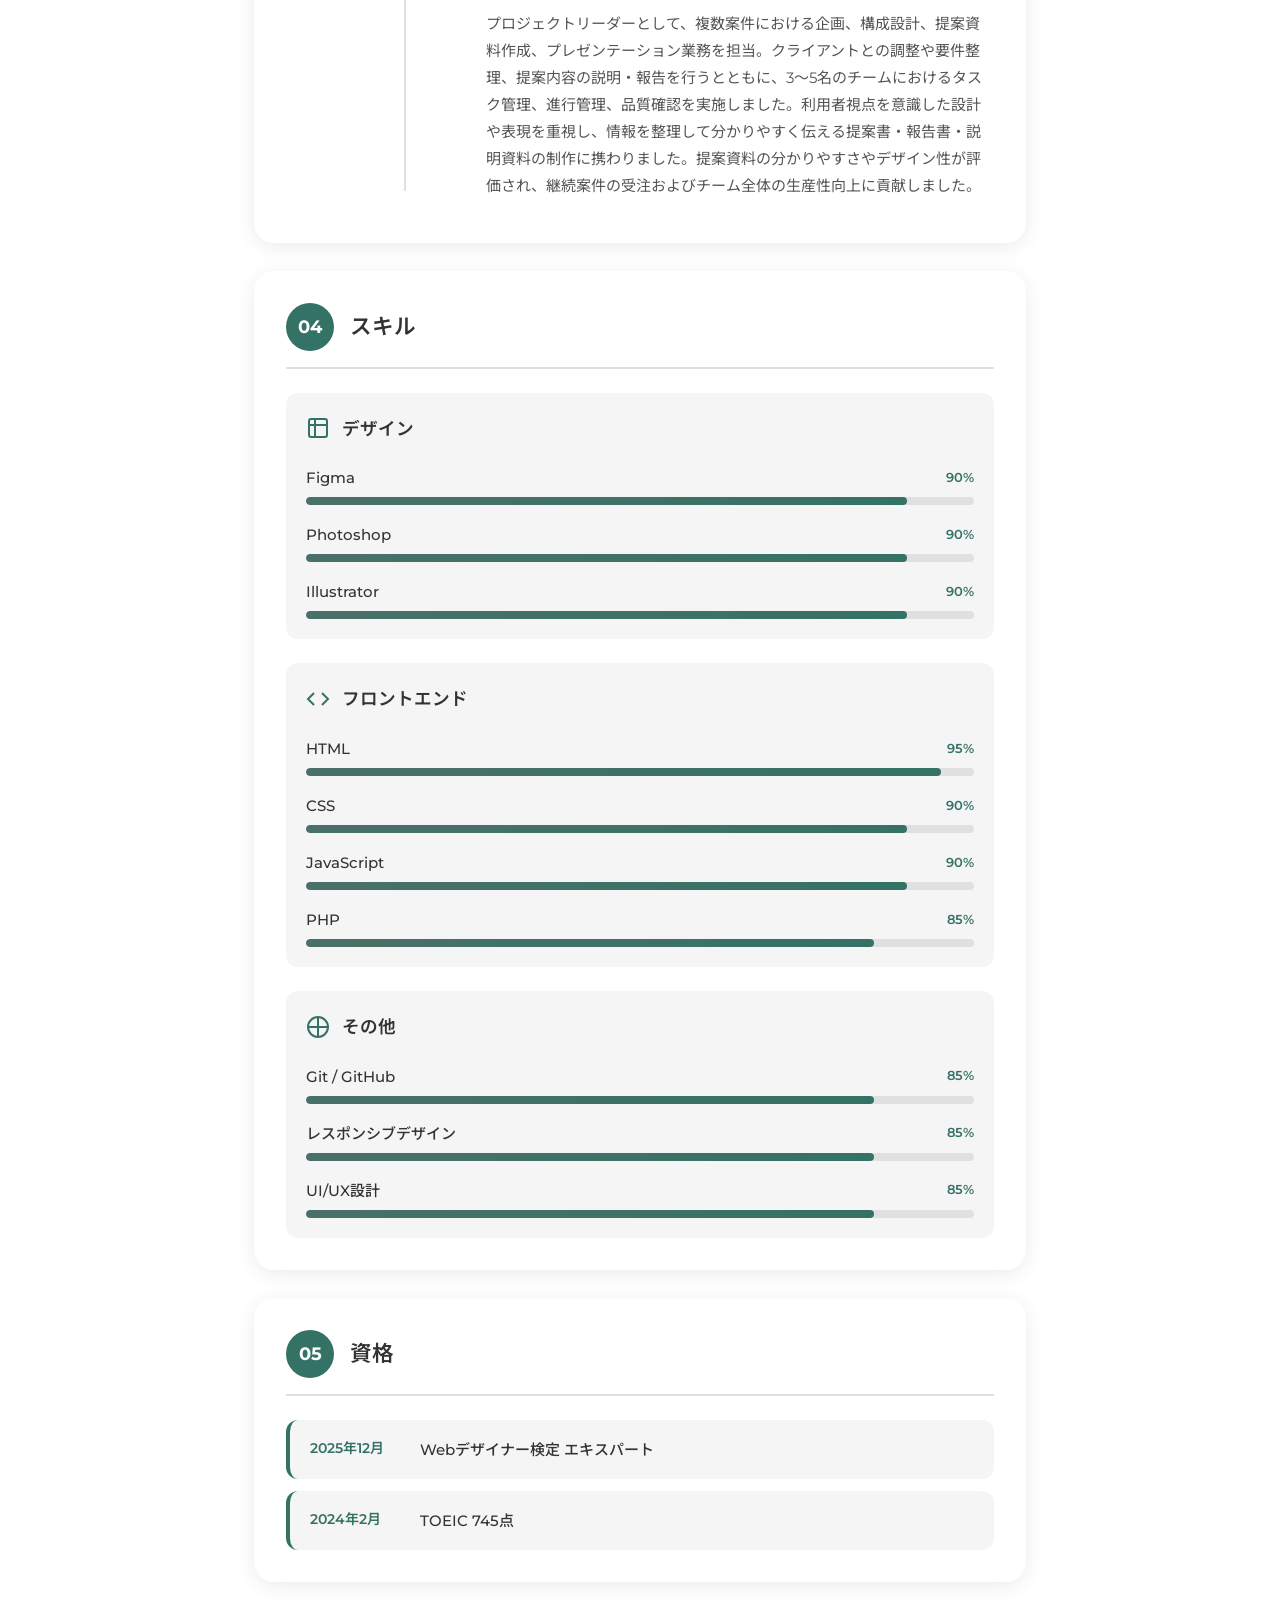
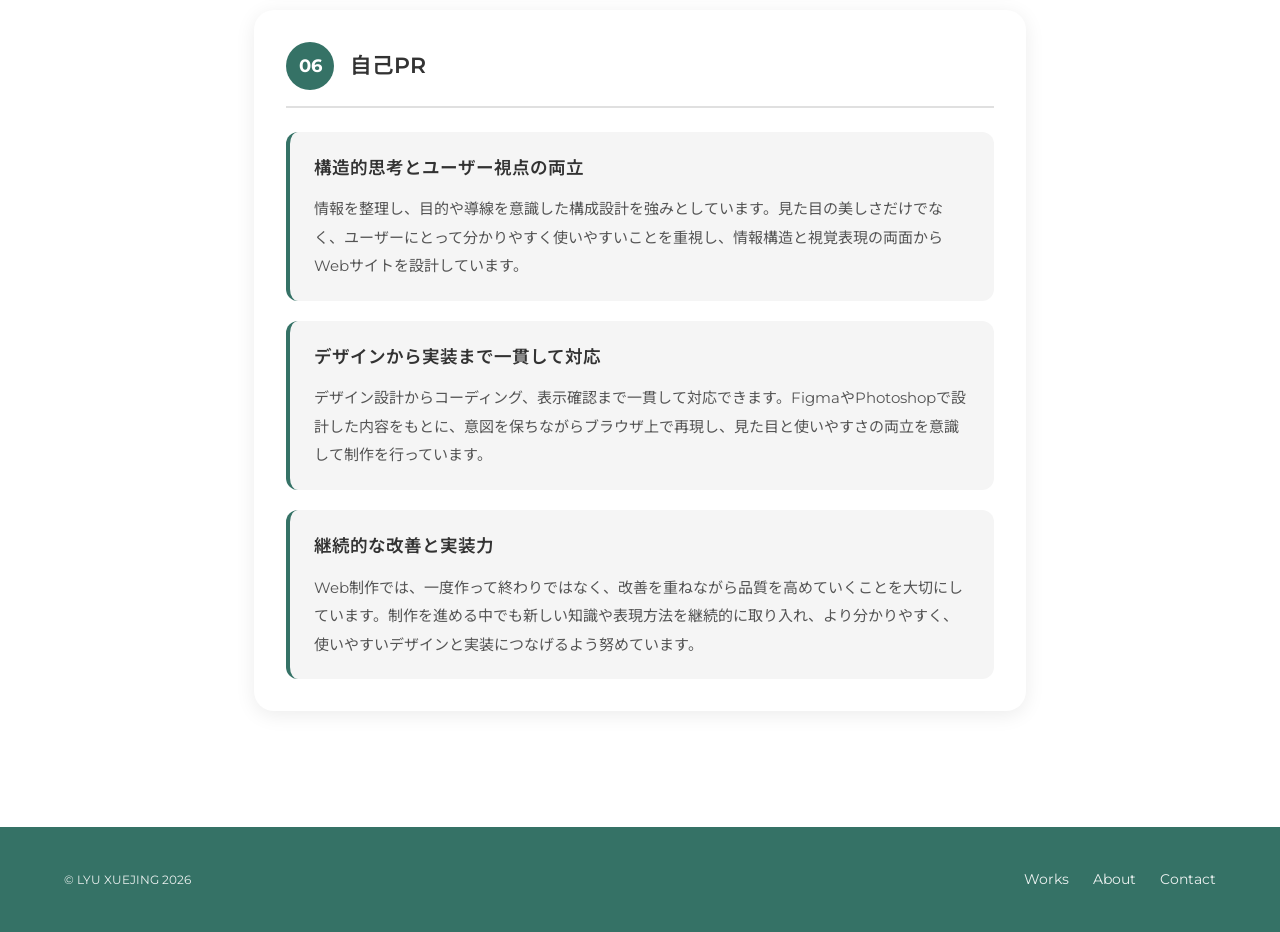
==== commit e73db75a: "Mainly updated the detail pages for the bakery and café projects." ====
--- a/resume.html
+++ b/resume.html
@@ -256,7 +256,7 @@
             <div class="cert-name">Webデザイナー検定 エキスパート</div>
           </div>
           <div class="cert-item">
-            <div class="cert-date">2024年3月</div>
+            <div class="cert-date">2024年2月</div>
             <div class="cert-name">TOEIC 745点</div>
           </div>
         </div>
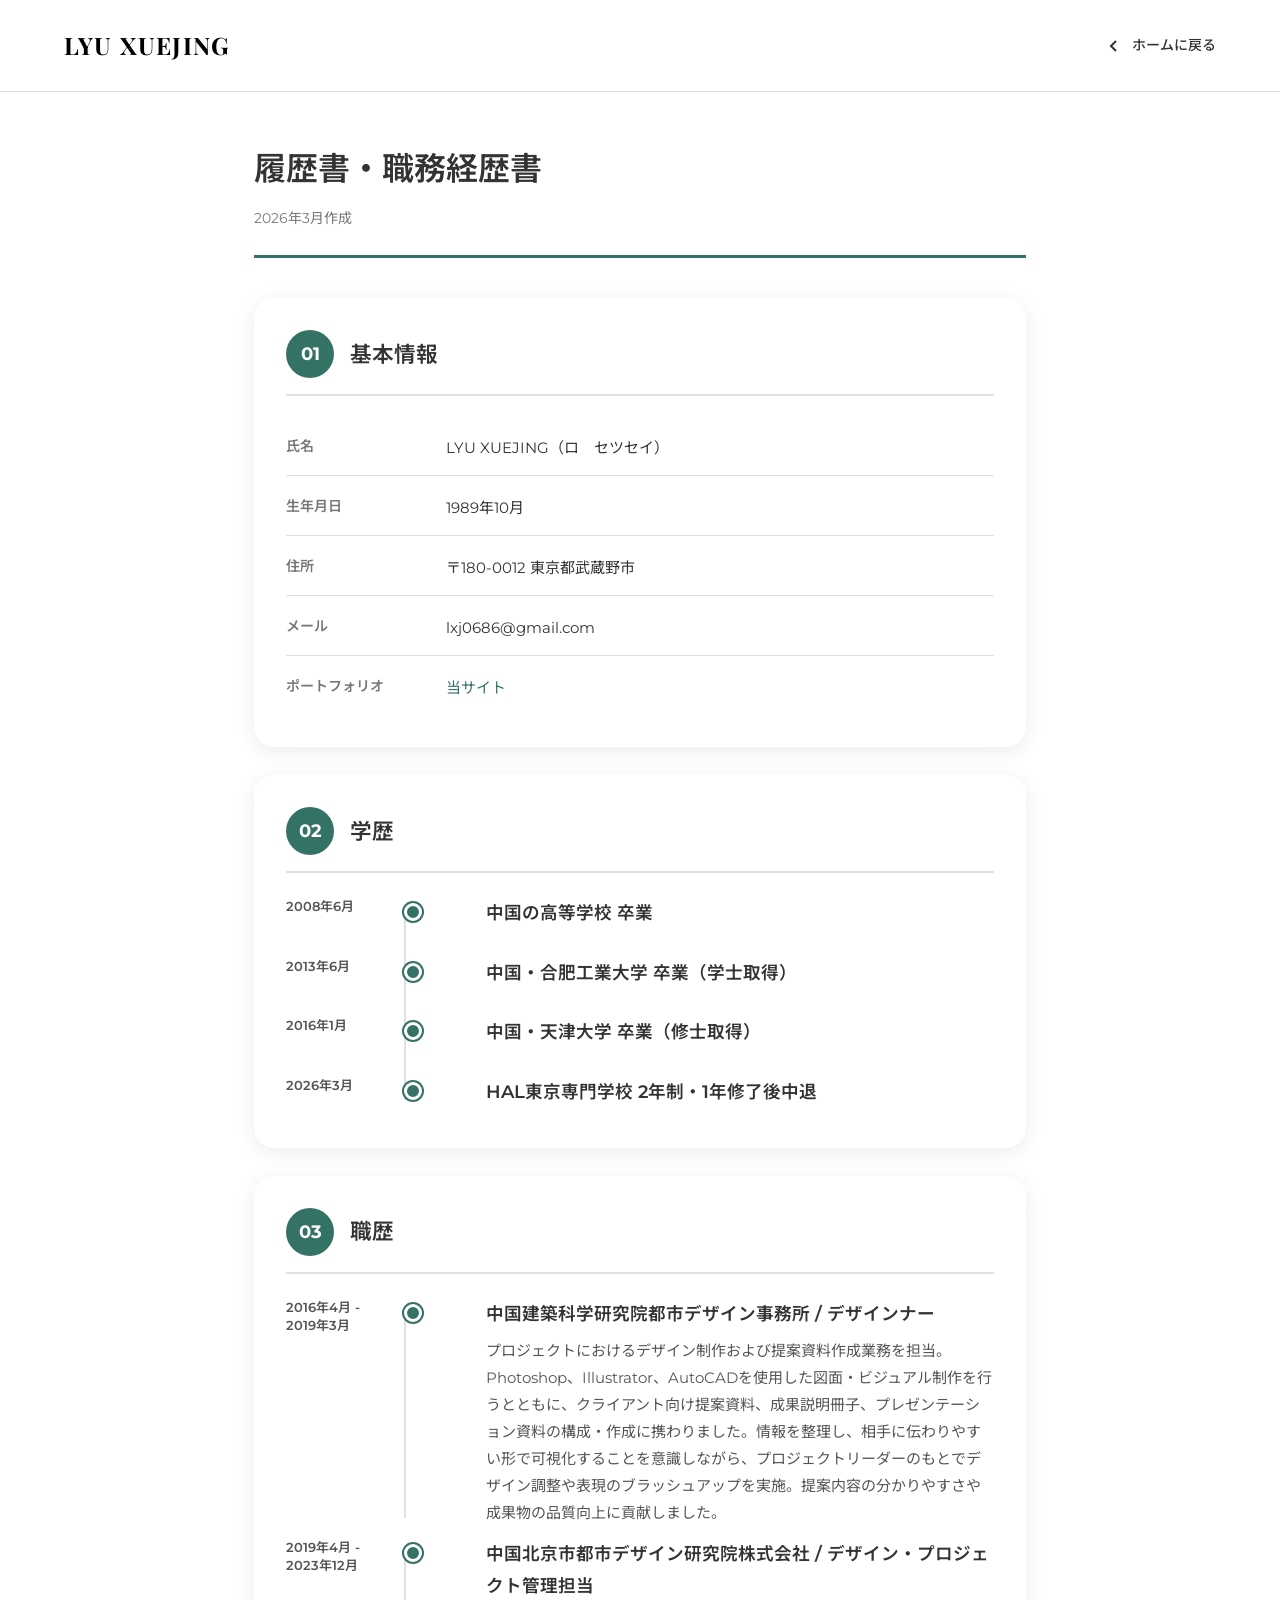
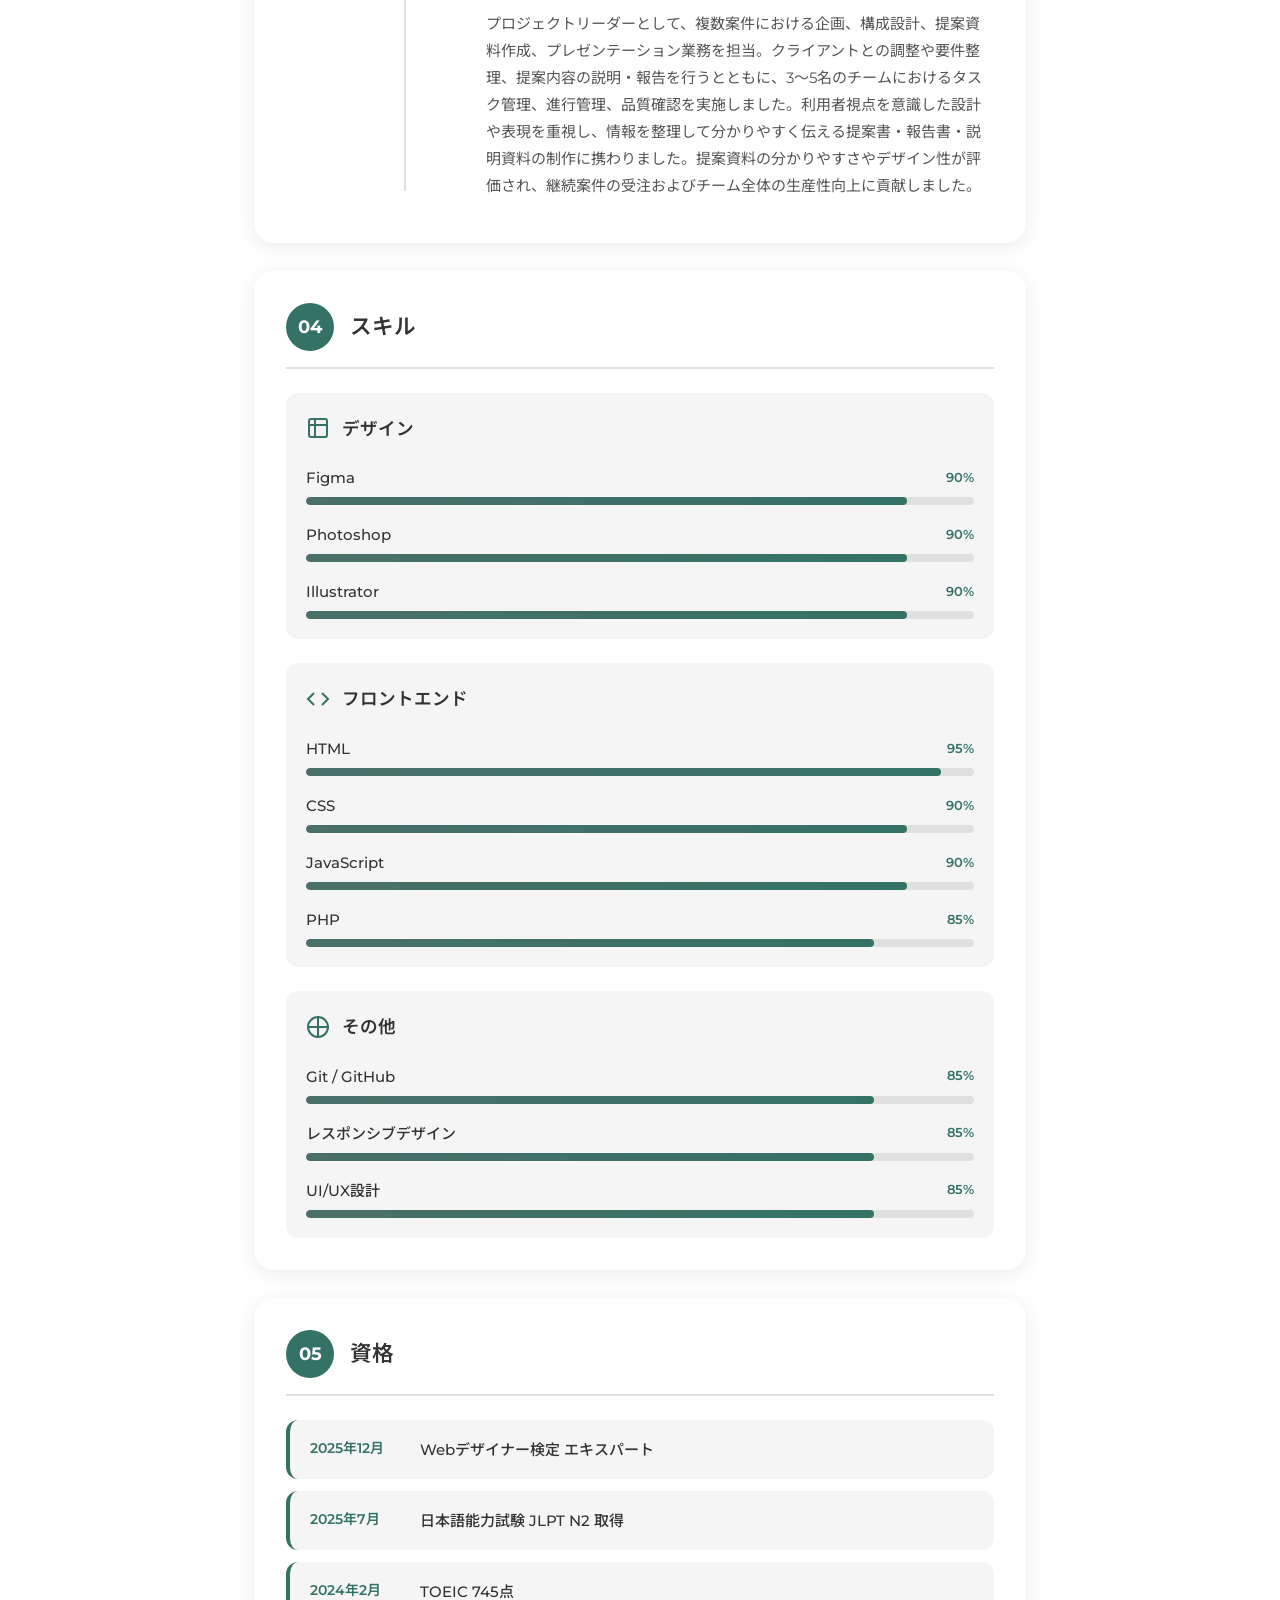
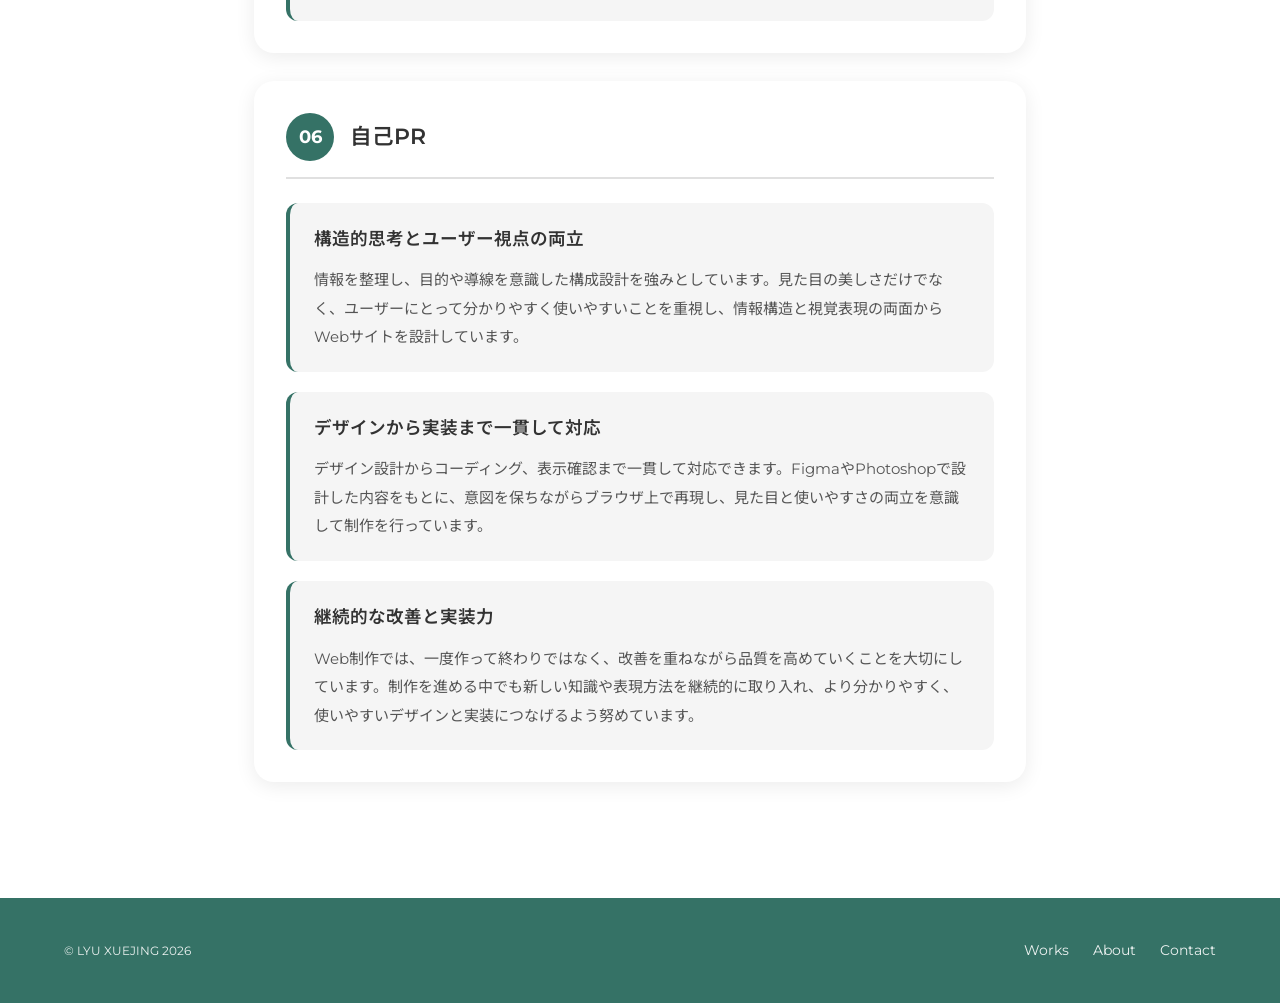
==== commit 702e2c46: "ポートフォリオサイトの更新" ====
--- a/resume.html
+++ b/resume.html
@@ -256,6 +256,10 @@
             <div class="cert-name">Webデザイナー検定 エキスパート</div>
           </div>
           <div class="cert-item">
+            <div class="cert-date">2025年7月</div>
+            <div class="cert-name">日本語能力試験 JLPT N2 取得</div>
+          </div>
+          <div class="cert-item">
             <div class="cert-date">2024年2月</div>
             <div class="cert-name">TOEIC 745点</div>
           </div>
--- a/resume.css
+++ b/resume.css
@@ -522,8 +522,12 @@
     left: 7px;
   }
 
+  .timeline-item {
+    padding-left: 22px;
+  }
+
   .timeline-item::before {
-    left: 0;
+    left: 1px;
   }
 
   .timeline-date {
